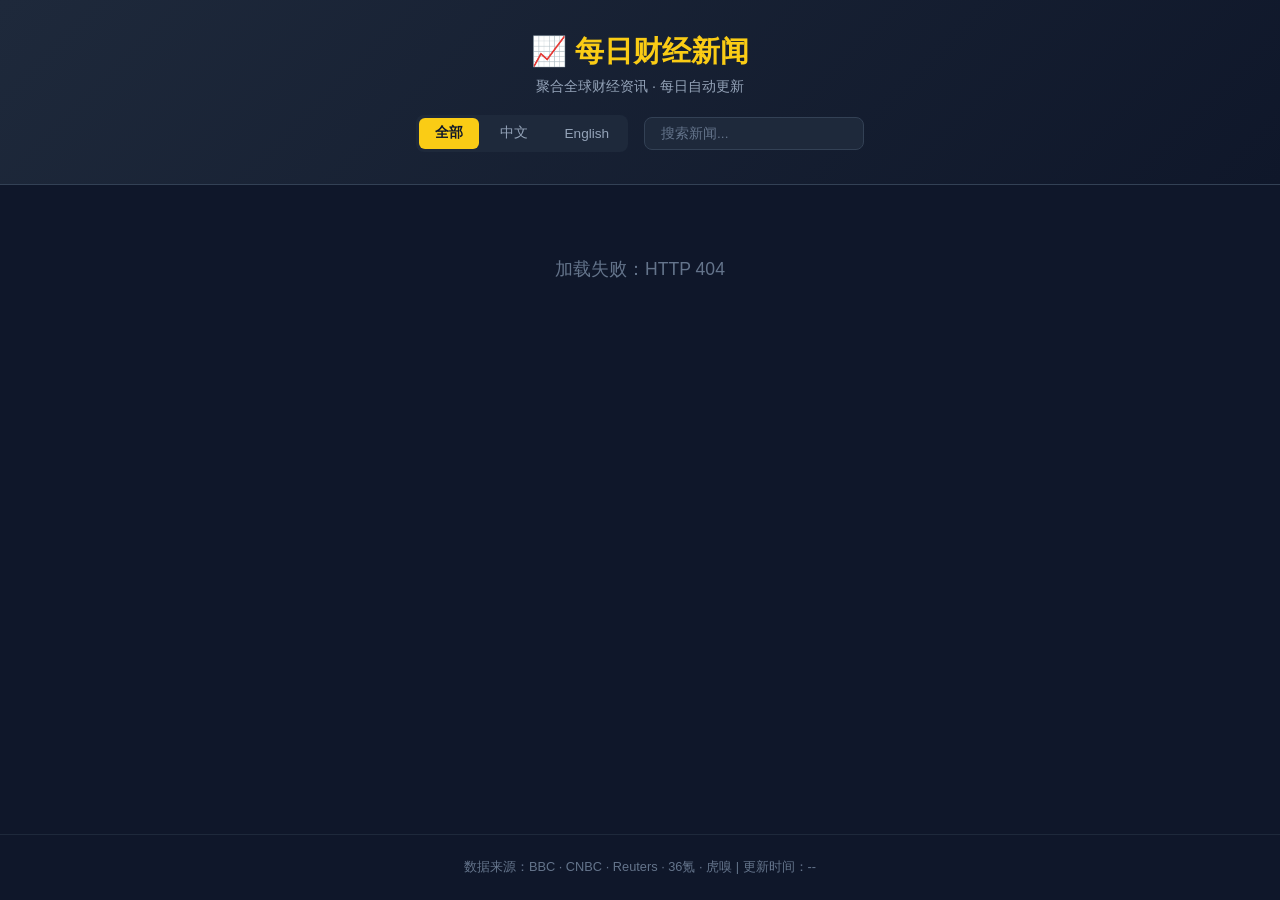
==== index.html @ 3c445ed8 "move site to root" ====
<!DOCTYPE html>
<html lang="zh-CN">
<head>
  <meta charset="UTF-8" />
  <meta name="viewport" content="width=device-width, initial-scale=1.0" />
  <title>每日财经新闻</title>
  <link rel="stylesheet" href="style.css" />
</head>
<body>
  <header>
    <h1>📈 每日财经新闻</h1>
    <p class="subtitle">聚合全球财经资讯 · 每日自动更新</p>
    <div class="controls">
      <div class="tabs" id="langTabs">
        <button class="tab active" data-lang="all">全部</button>
        <button class="tab" data-lang="zh">中文</button>
        <button class="tab" data-lang="en">English</button>
      </div>
      <input type="text" id="searchBox" placeholder="搜索新闻..." />
    </div>
  </header>
  <main id="newsContainer">
    <div class="loading">加载中...</div>
  </main>
  <footer>
    <p>数据来源：BBC · CNBC · Reuters · 36氪 · 虎嗅 | 更新时间：<span id="updateTime">--</span></p>
  </footer>
  <script src="app.js"></script>
</body>
</html>
---- style.css ----
* {
  margin: 0;
  padding: 0;
  box-sizing: border-box;
}

body {
  font-family: -apple-system, BlinkMacSystemFont, "Segoe UI", Roboto, "Helvetica Neue", Arial, sans-serif;
  background: #0f172a;
  color: #e2e8f0;
  min-height: 100vh;
  display: flex;
  flex-direction: column;
}

header {
  background: linear-gradient(135deg, #1e293b, #0f172a);
  padding: 2rem 1rem;
  text-align: center;
  border-bottom: 1px solid #334155;
}

header h1 {
  font-size: 1.8rem;
  font-weight: 700;
  color: #facc15;
}

.subtitle {
  color: #94a3b8;
  margin-top: 0.3rem;
  font-size: 0.9rem;
}

.controls {
  display: flex;
  justify-content: center;
  align-items: center;
  gap: 1rem;
  margin-top: 1.2rem;
  flex-wrap: wrap;
}

.tabs {
  display: flex;
  gap: 0.3rem;
  background: #1e293b;
  border-radius: 8px;
  padding: 3px;
}

.tab {
  padding: 0.4rem 1rem;
  border: none;
  border-radius: 6px;
  background: transparent;
  color: #94a3b8;
  cursor: pointer;
  font-size: 0.85rem;
  transition: all 0.2s;
}

.tab:hover {
  color: #e2e8f0;
}

.tab.active {
  background: #facc15;
  color: #0f172a;
  font-weight: 600;
}

#searchBox {
  padding: 0.5rem 1rem;
  border: 1px solid #334155;
  border-radius: 8px;
  background: #1e293b;
  color: #e2e8f0;
  font-size: 0.85rem;
  width: 220px;
  outline: none;
  transition: border-color 0.2s;
}

#searchBox:focus {
  border-color: #facc15;
}

#searchBox::placeholder {
  color: #64748b;
}

main {
  flex: 1;
  max-width: 900px;
  margin: 0 auto;
  padding: 1.5rem 1rem;
  width: 100%;
}

.loading {
  text-align: center;
  color: #64748b;
  padding: 3rem 0;
  font-size: 1.1rem;
}

.news-card {
  background: #1e293b;
  border: 1px solid #334155;
  border-radius: 10px;
  padding: 1.2rem 1.3rem;
  margin-bottom: 0.8rem;
  transition: border-color 0.2s, transform 0.15s;
}

.news-card:hover {
  border-color: #facc15;
  transform: translateY(-1px);
}

.news-card .meta {
  display: flex;
  align-items: center;
  gap: 0.6rem;
  font-size: 0.75rem;
  color: #64748b;
  margin-bottom: 0.4rem;
}

.news-card .source-badge {
  display: inline-block;
  padding: 0.15rem 0.5rem;
  border-radius: 4px;
  font-size: 0.7rem;
  font-weight: 600;
  background: #334155;
  color: #94a3b8;
}

.news-card .source-badge.lang-zh {
  background: #1e3a5f;
  color: #93c5fd;
}

.news-card .source-badge.lang-en {
  background: #3b2f1e;
  color: #fde68a;
}

.news-card .time {
  color: #64748b;
}

.news-card h2 {
  font-size: 1rem;
  font-weight: 600;
  line-height: 1.5;
  margin-bottom: 0.4rem;
}

.news-card h2 a {
  color: #e2e8f0;
  text-decoration: none;
  transition: color 0.2s;
}

.news-card h2 a:hover {
  color: #facc15;
}

.news-card .summary {
  font-size: 0.85rem;
  color: #94a3b8;
  line-height: 1.6;
  display: -webkit-box;
  -webkit-line-clamp: 3;
  -webkit-box-orient: vertical;
  overflow: hidden;
}

footer {
  text-align: center;
  padding: 1.5rem 1rem;
  font-size: 0.8rem;
  color: #64748b;
  border-top: 1px solid #1e293b;
}

@media (max-width: 600px) {
  header h1 { font-size: 1.4rem; }
  .controls { flex-direction: column; }
  #searchBox { width: 100%; }
  .news-card { padding: 1rem; }
}
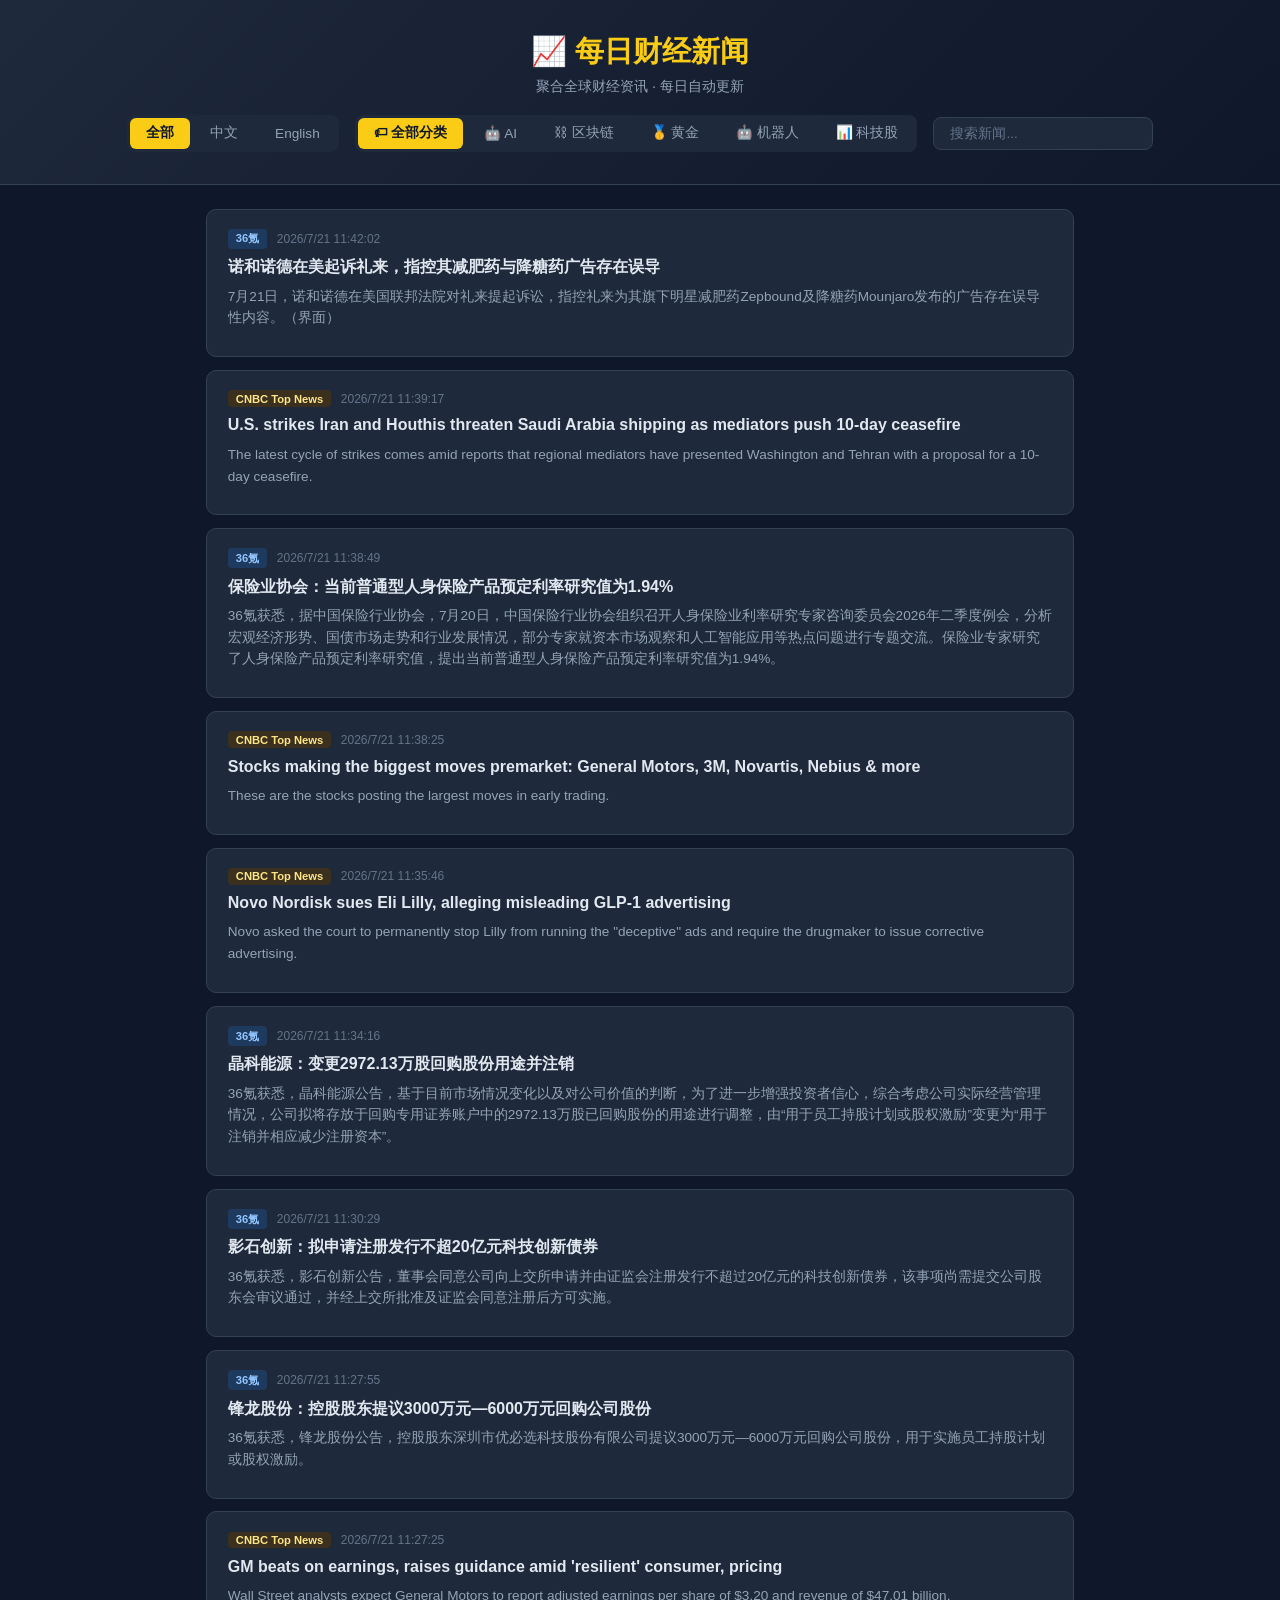
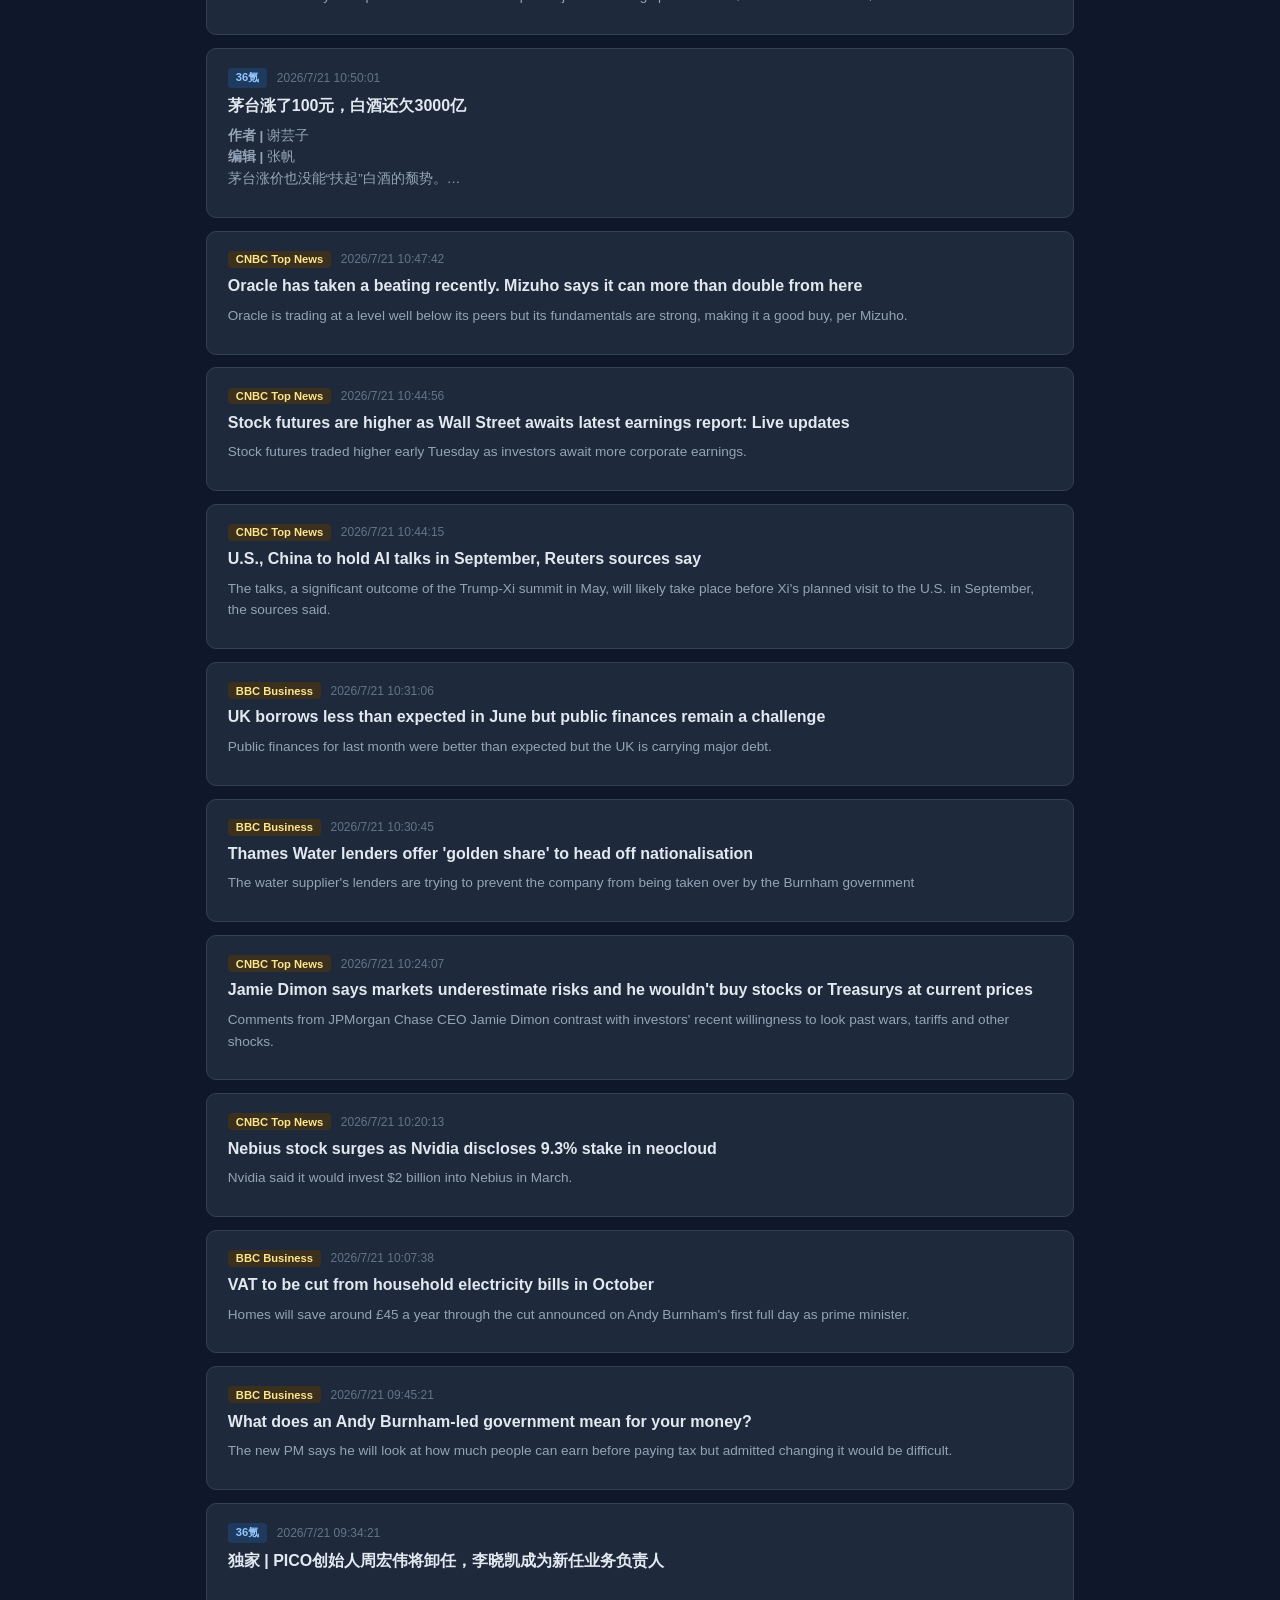
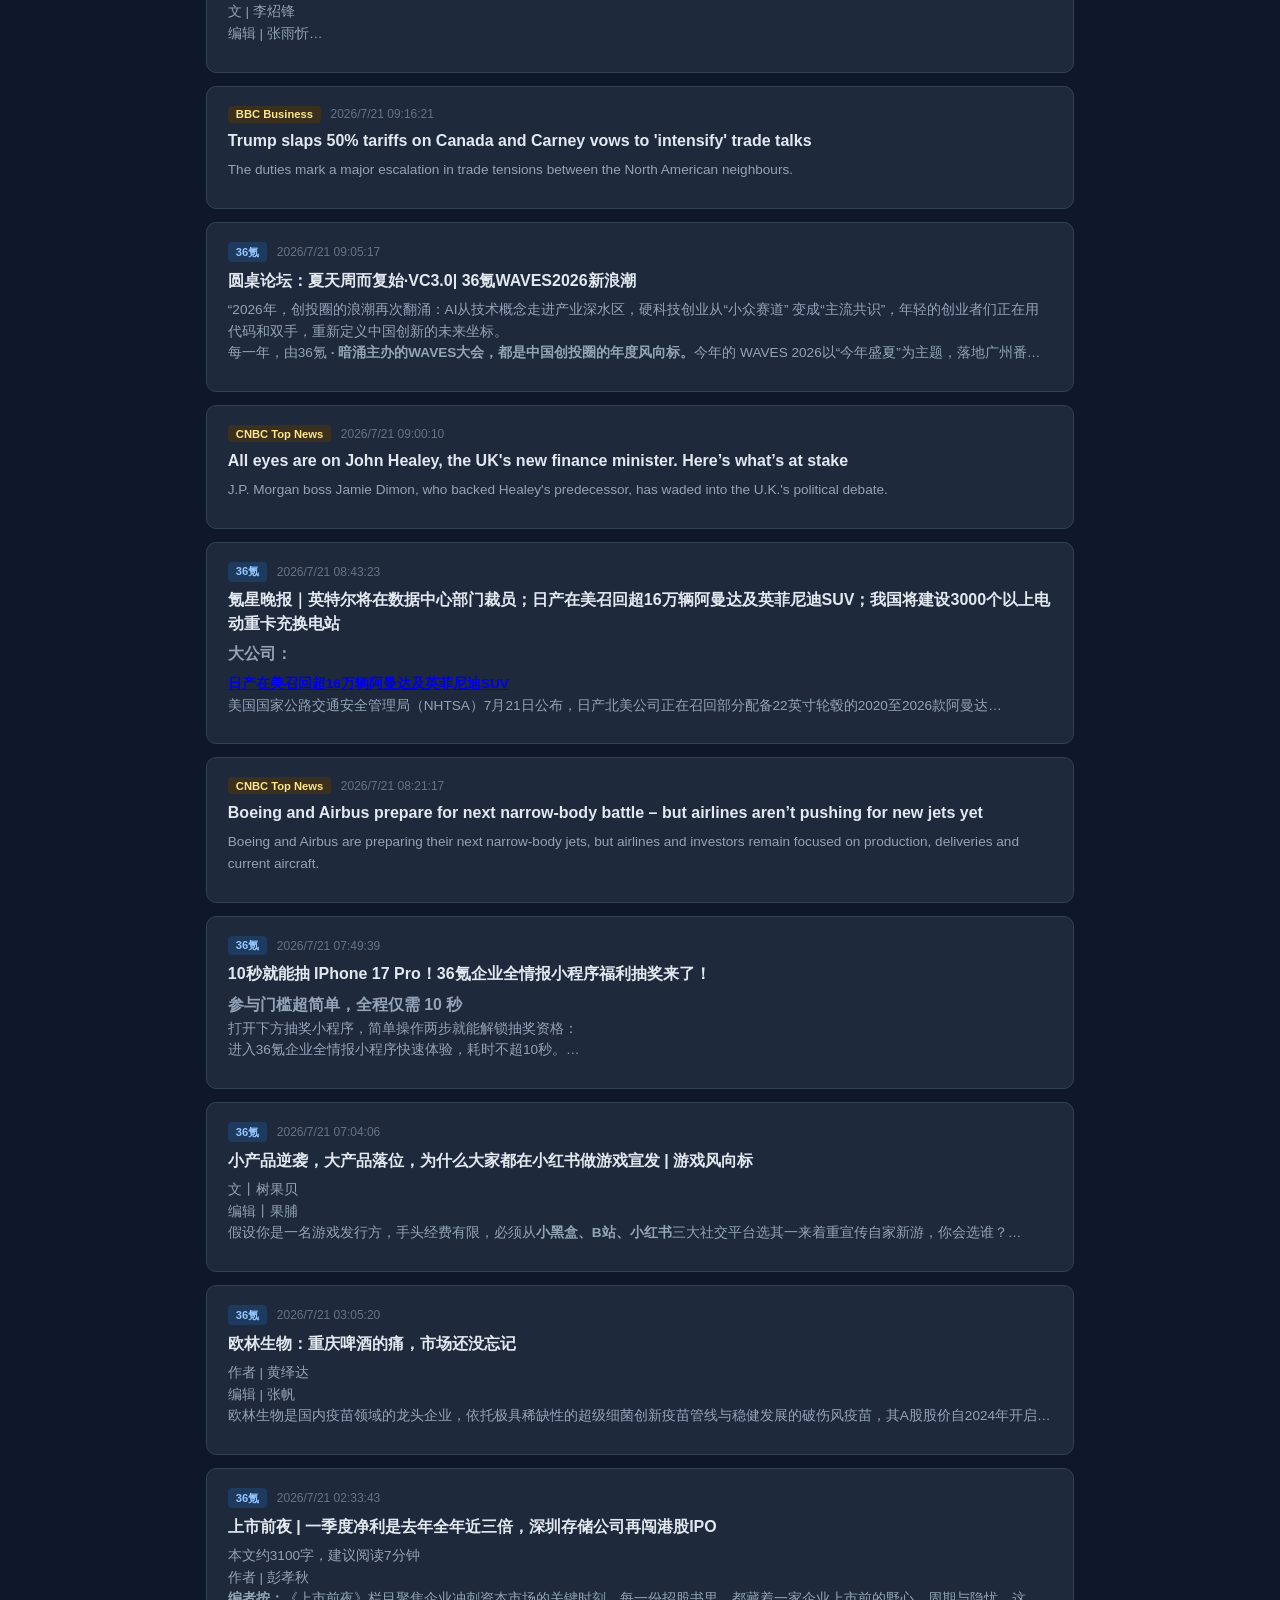
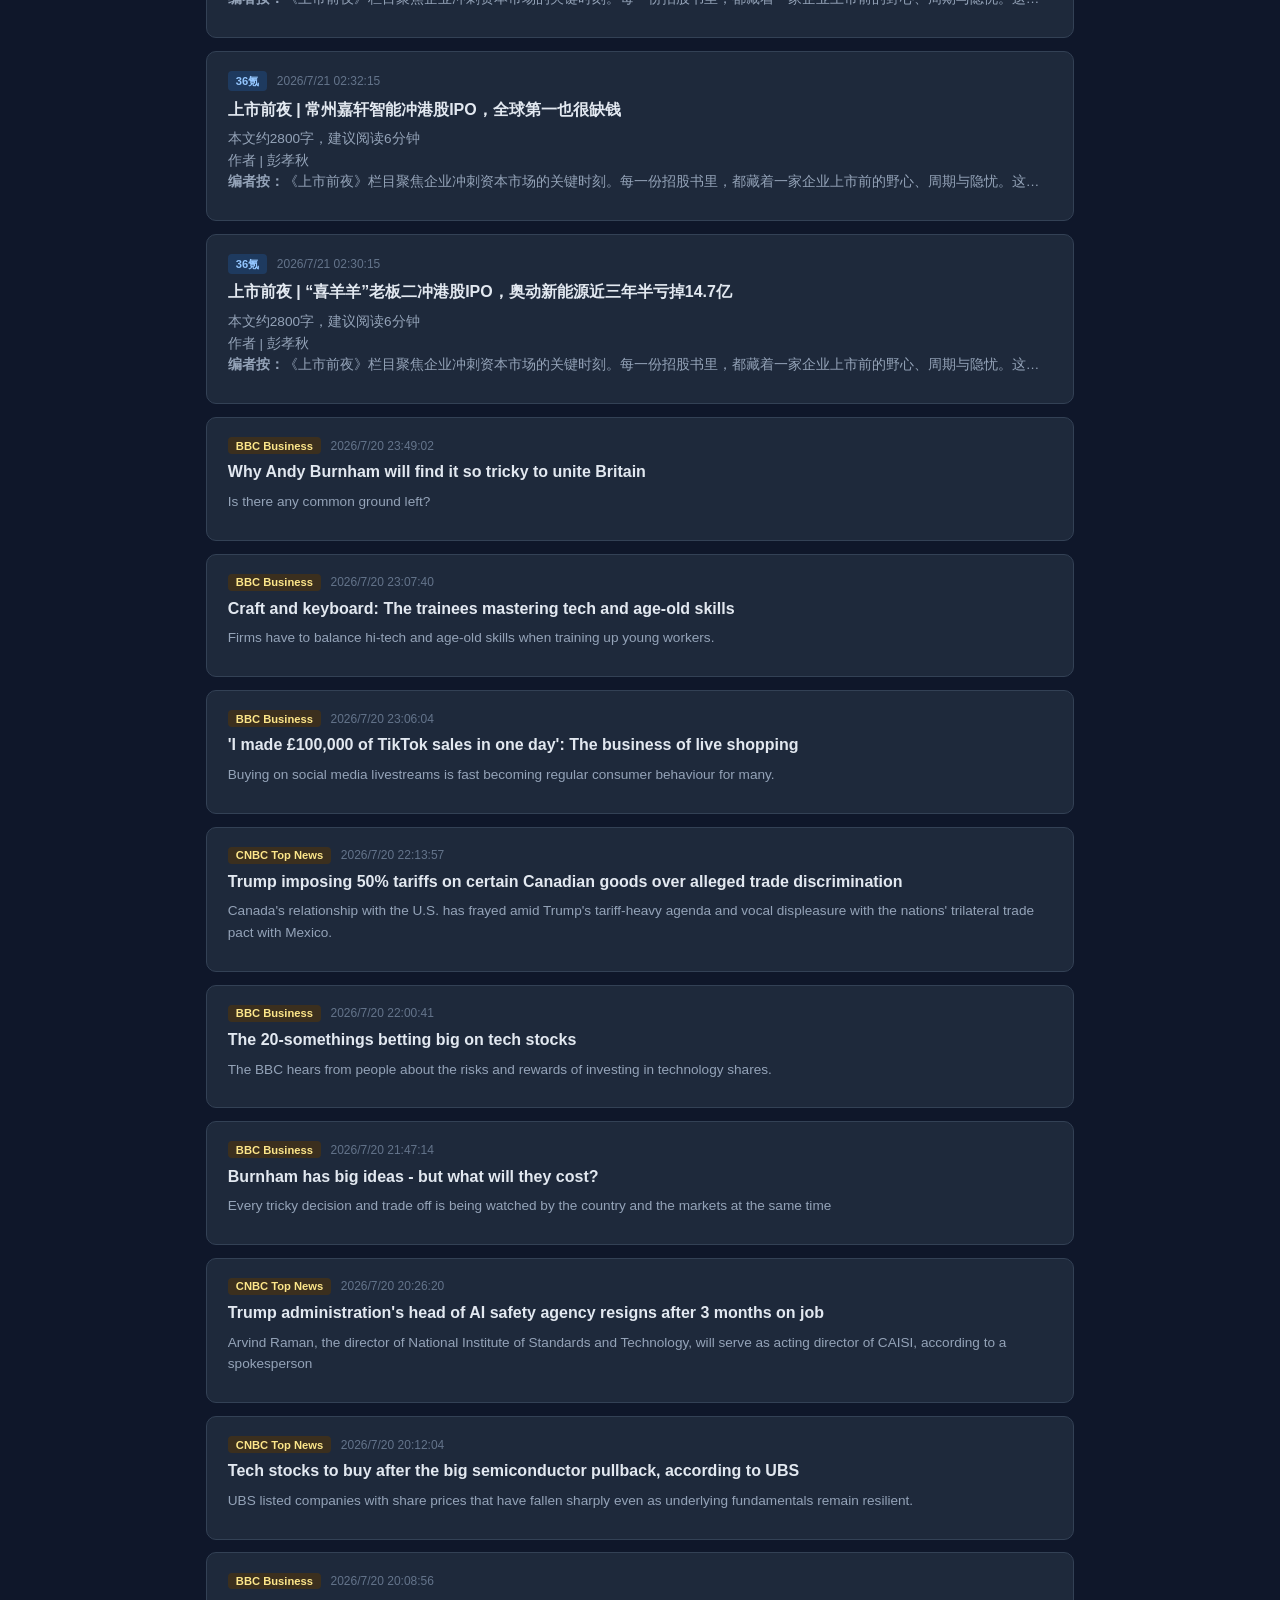
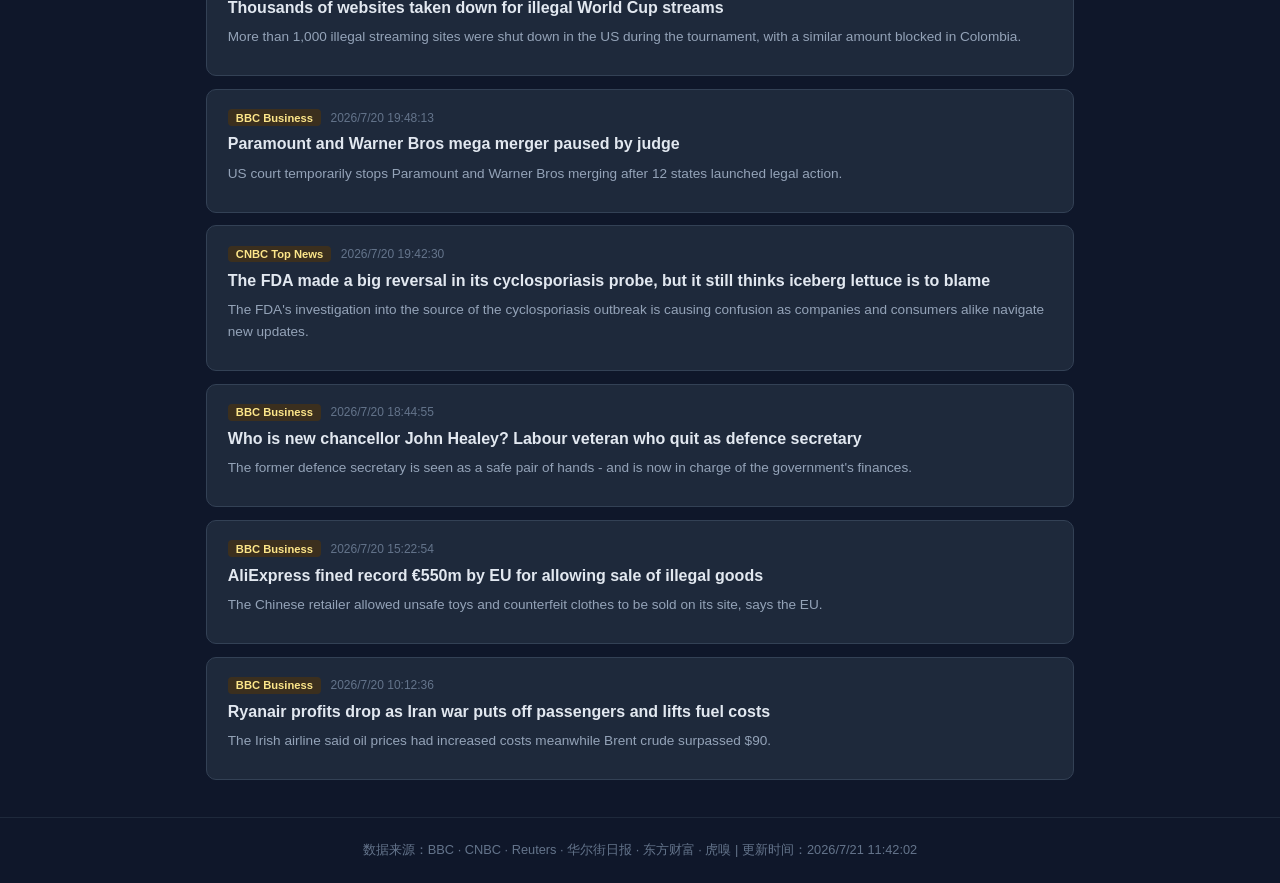
==== commit 560e65f9: "auto translate English news to Chinese" ====
--- a/index.html
+++ b/index.html
@@ -16,6 +16,14 @@
         <button class="tab" data-lang="zh">中文</button>
         <button class="tab" data-lang="en">English</button>
       </div>
+      <div class="tabs" id="catTabs">
+        <button class="tab cat-tab active" data-cat="all">🏷 全部分类</button>
+        <button class="tab cat-tab" data-cat="AI">🤖 AI</button>
+        <button class="tab cat-tab" data-cat="区块链">⛓ 区块链</button>
+        <button class="tab cat-tab" data-cat="黄金">🥇 黄金</button>
+        <button class="tab cat-tab" data-cat="机器人">🤖 机器人</button>
+        <button class="tab cat-tab" data-cat="科技股">📊 科技股</button>
+      </div>
       <input type="text" id="searchBox" placeholder="搜索新闻..." />
     </div>
   </header>
@@ -23,7 +31,7 @@
     <div class="loading">加载中...</div>
   </main>
   <footer>
-    <p>数据来源：BBC · CNBC · Reuters · 36氪 · 虎嗅 | 更新时间：<span id="updateTime">--</span></p>
+    <p>数据来源：BBC · CNBC · Reuters · 华尔街日报 · 东方财富 · 虎嗅 | 更新时间：<span id="updateTime">--</span></p>
   </footer>
   <script src="app.js"></script>
 </body>
--- a/style.css
+++ b/style.css
@@ -169,6 +169,21 @@
   color: #facc15;
 }
 
+.news-card .cat-tags {
+  margin-top: 0.5rem;
+  display: flex;
+  gap: 0.4rem;
+  flex-wrap: wrap;
+}
+
+.cat-tag {
+  font-size: 0.7rem;
+  padding: 0.15rem 0.45rem;
+  border-radius: 4px;
+  background: #1e3a5f;
+  color: #93c5fd;
+}
+
 .news-card .summary {
   font-size: 0.85rem;
   color: #94a3b8;
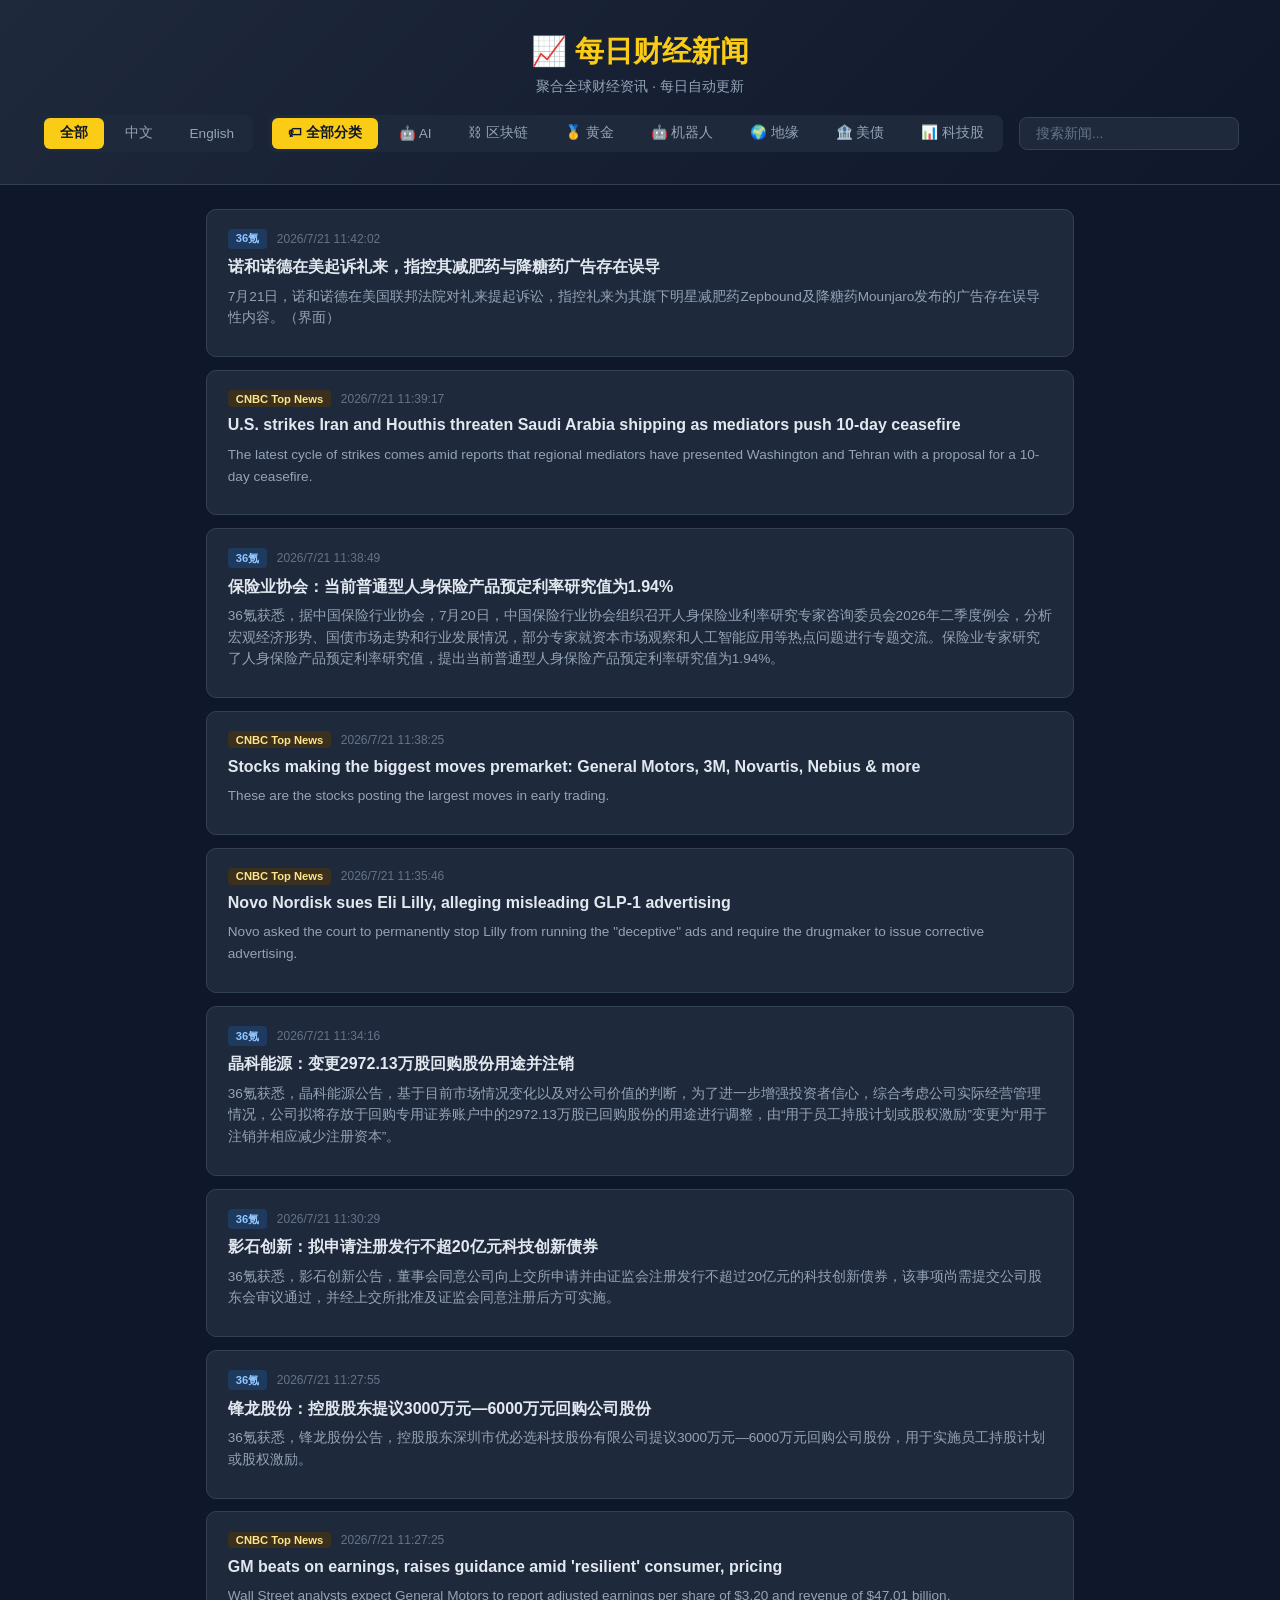
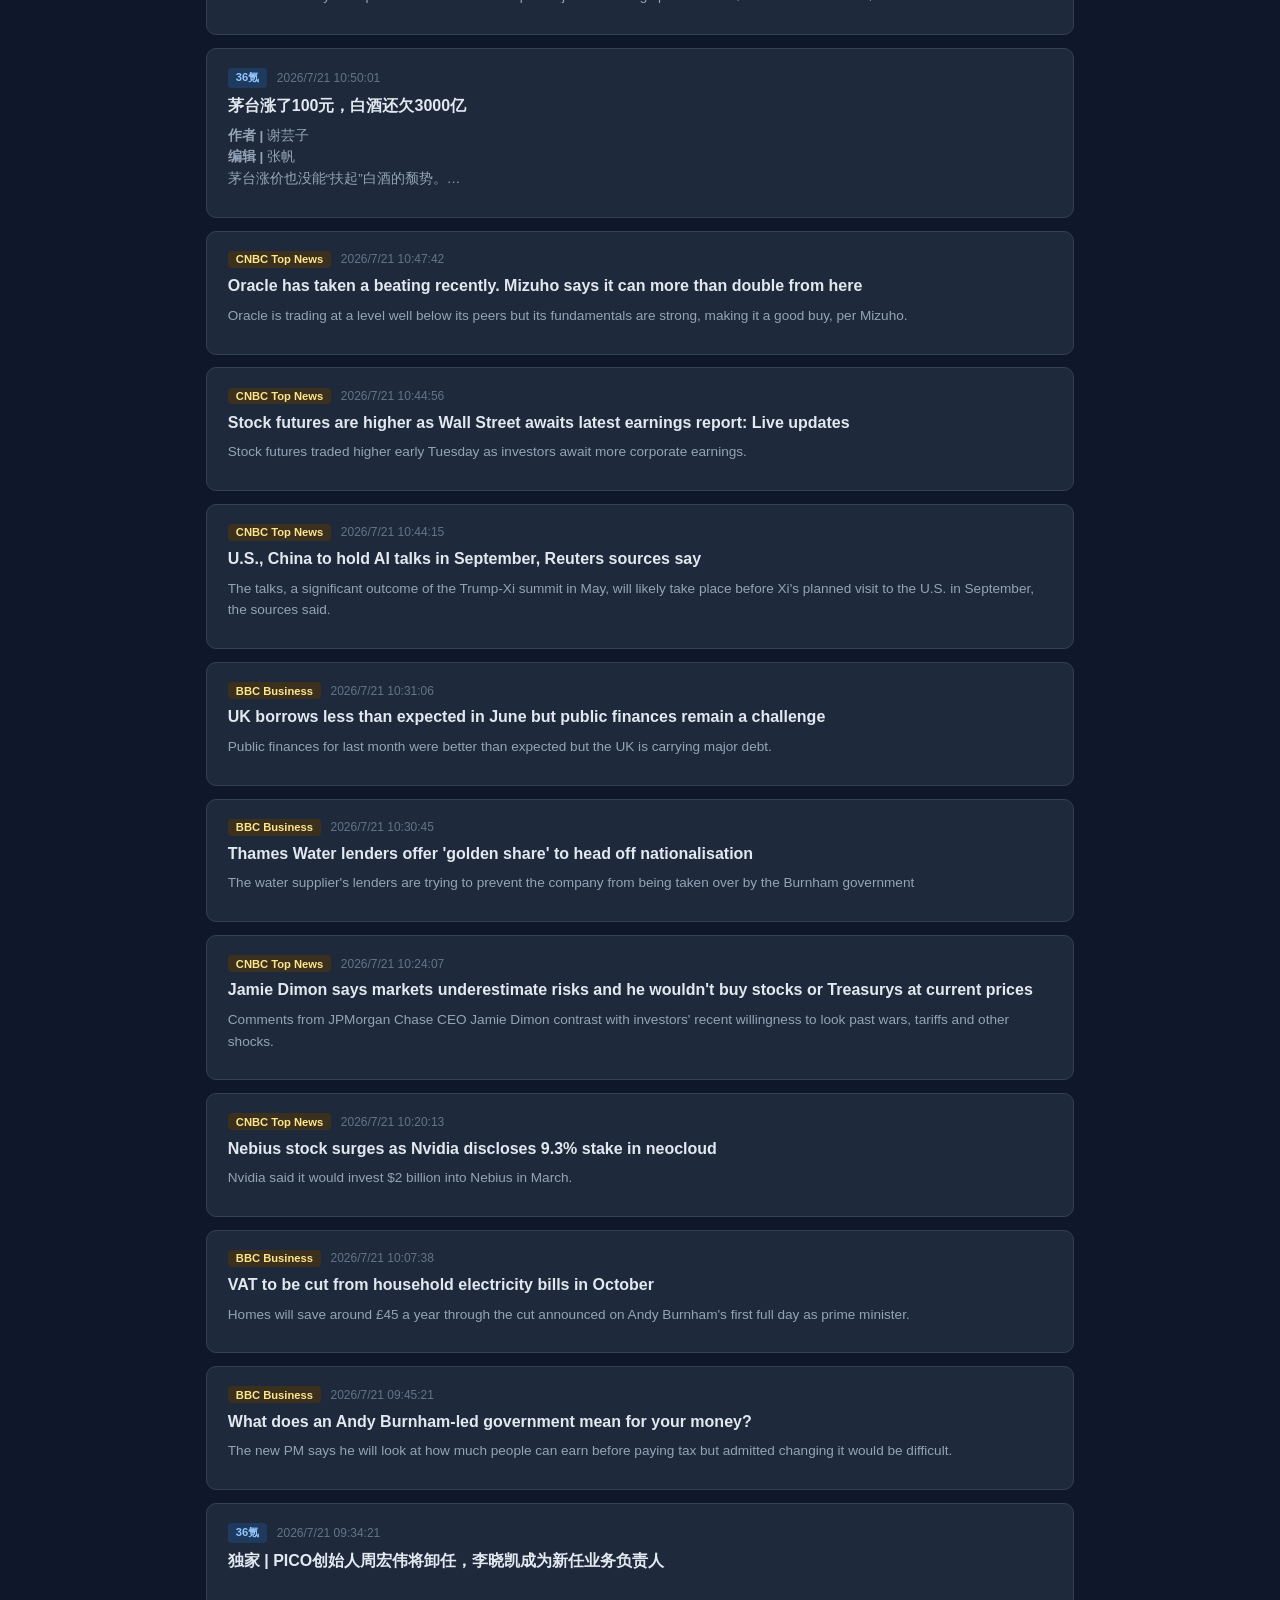
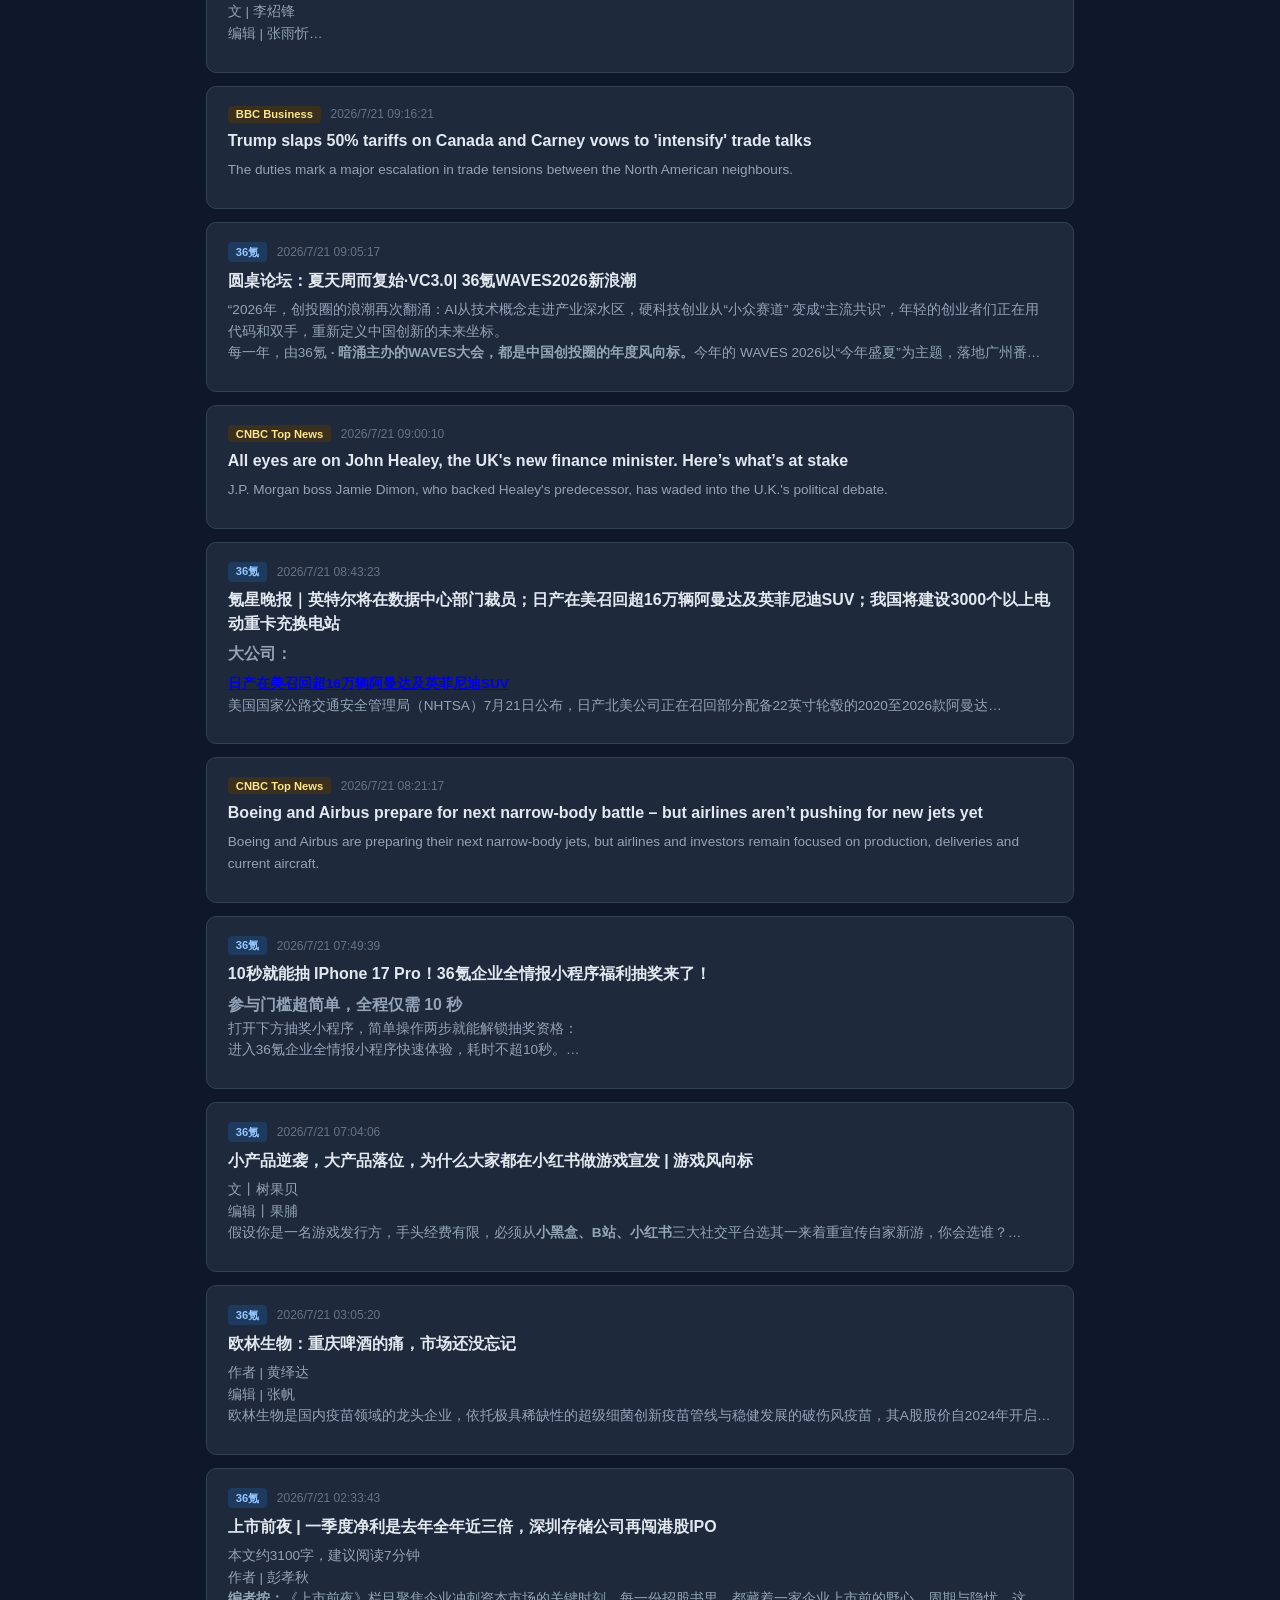
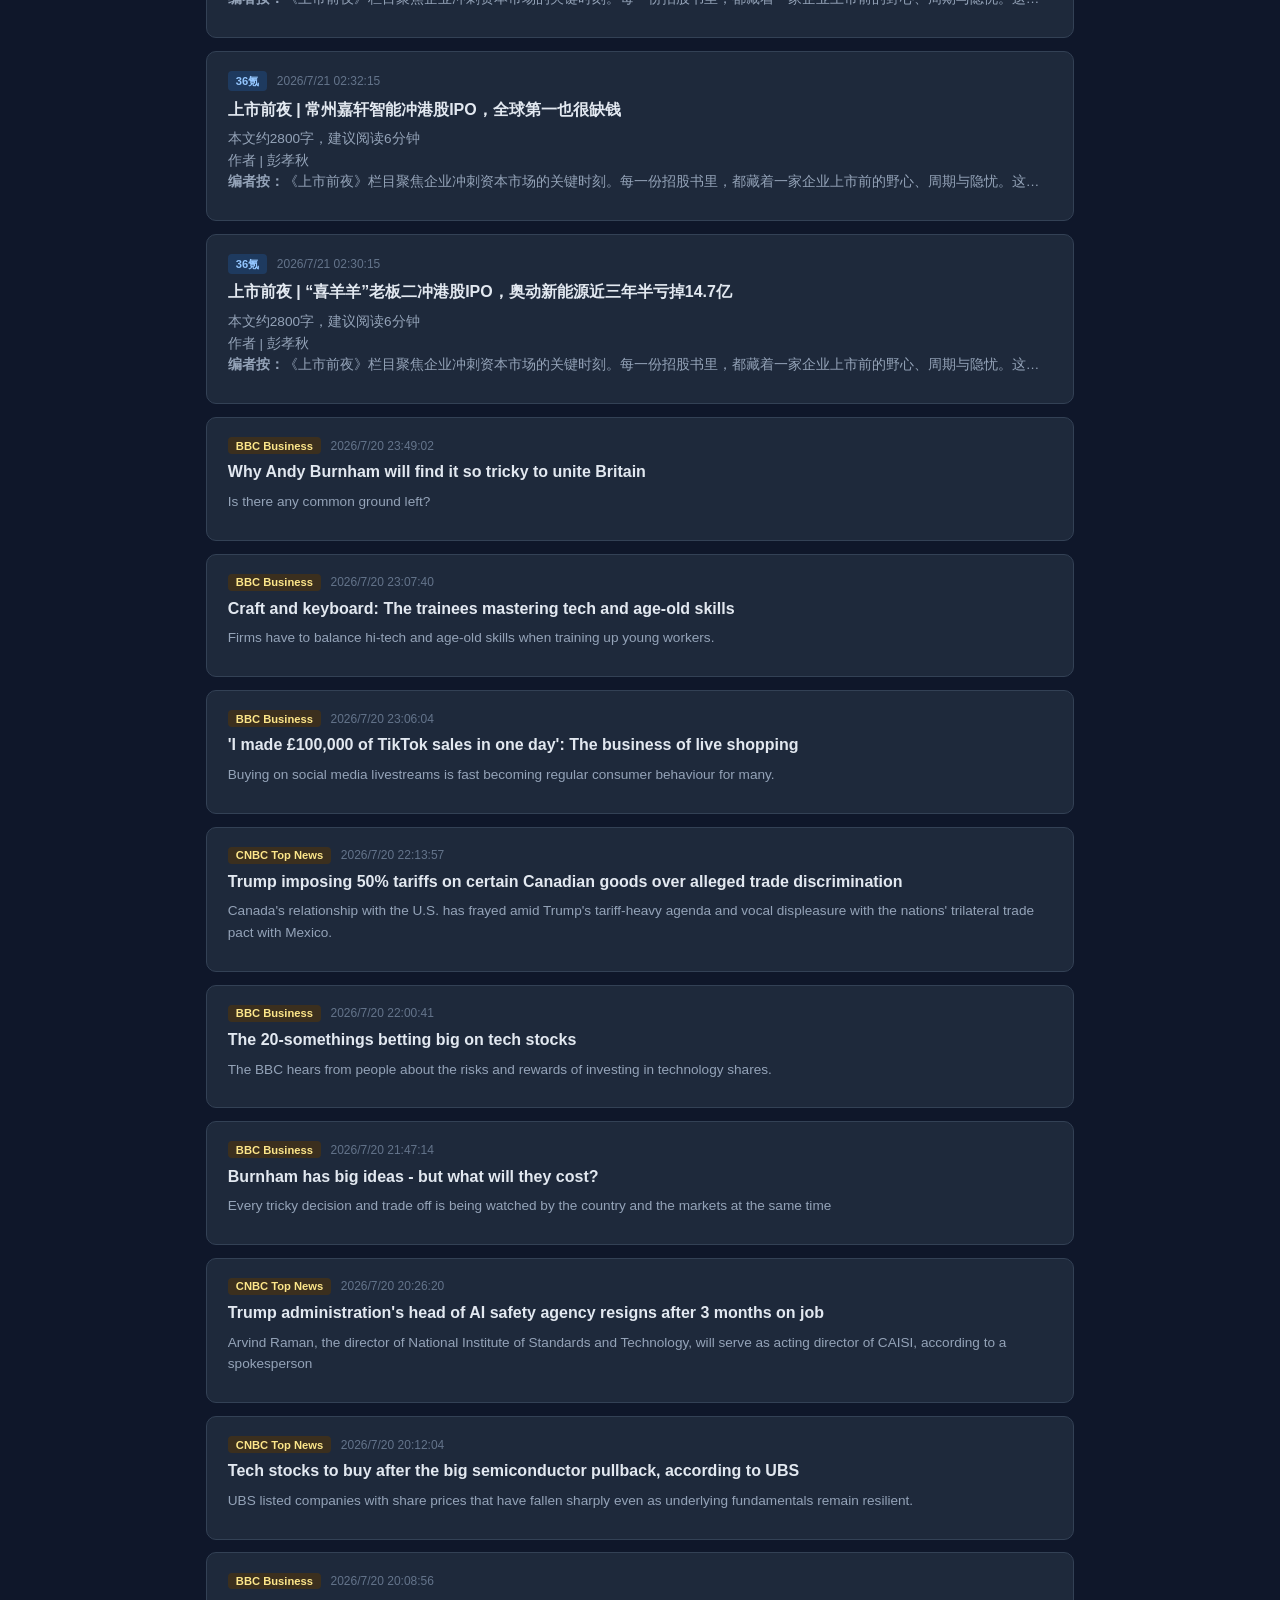
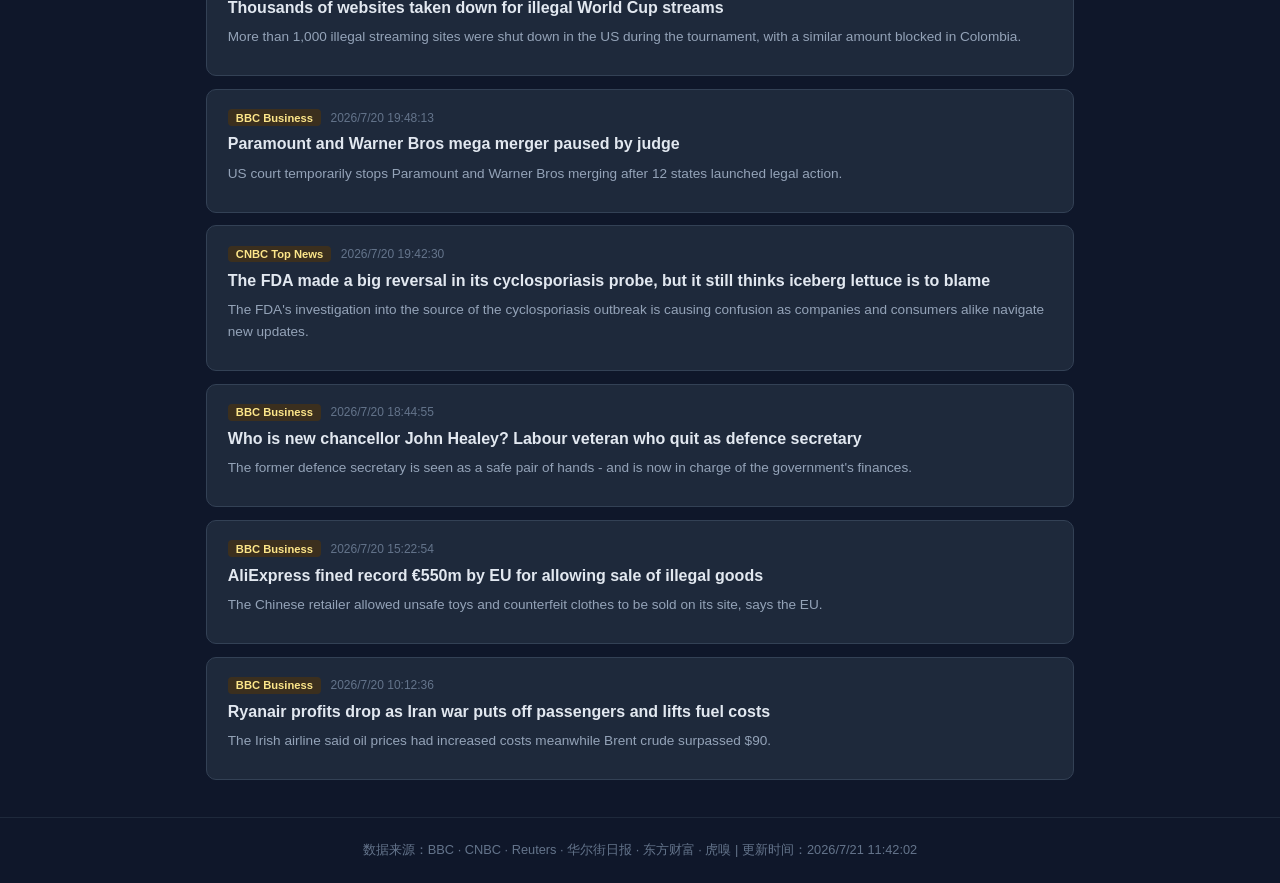
==== commit 6f6864d9: "add geopolitics and treasury yield categories" ====
--- a/index.html
+++ b/index.html
@@ -22,6 +22,8 @@
         <button class="tab cat-tab" data-cat="区块链">⛓ 区块链</button>
         <button class="tab cat-tab" data-cat="黄金">🥇 黄金</button>
         <button class="tab cat-tab" data-cat="机器人">🤖 机器人</button>
+        <button class="tab cat-tab" data-cat="地缘">🌍 地缘</button>
+        <button class="tab cat-tab" data-cat="美债">🏦 美债</button>
         <button class="tab cat-tab" data-cat="科技股">📊 科技股</button>
       </div>
       <input type="text" id="searchBox" placeholder="搜索新闻..." />
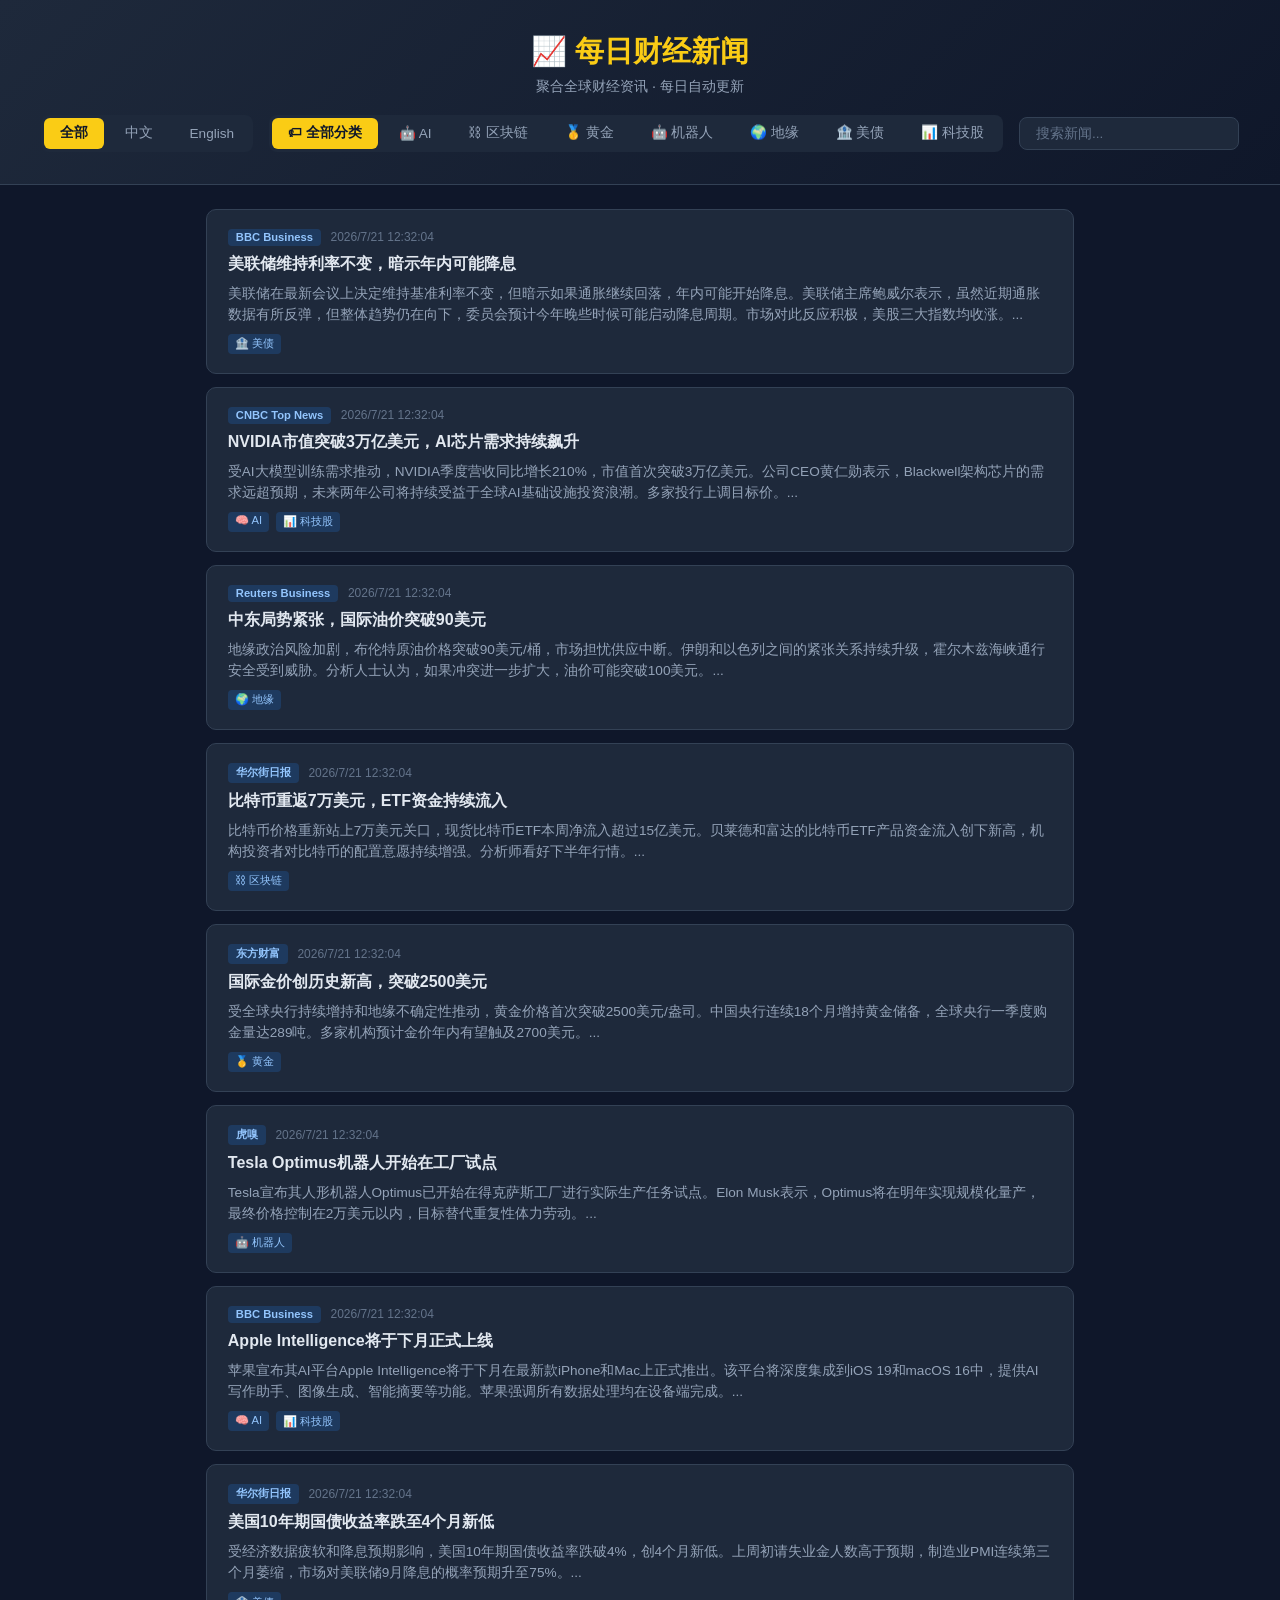
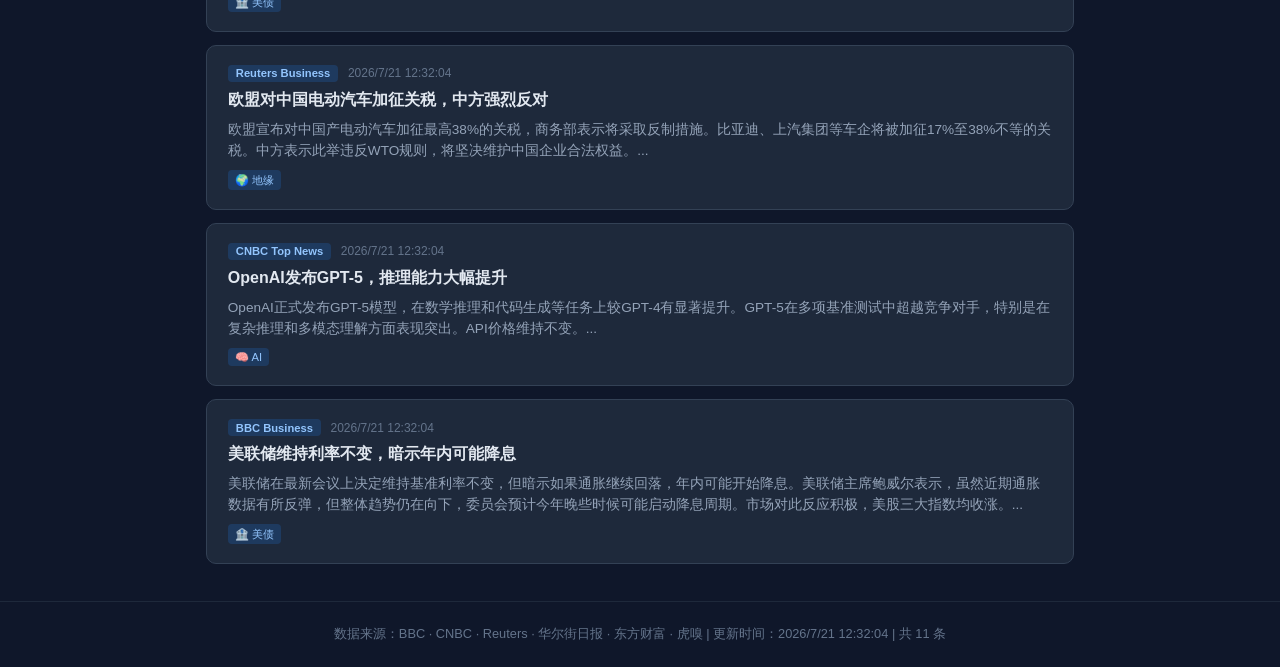
==== commit 4cb4c8df: "internal article pages, history preservation, full content" ====
--- a/index.html
+++ b/index.html
@@ -33,7 +33,7 @@
     <div class="loading">加载中...</div>
   </main>
   <footer>
-    <p>数据来源：BBC · CNBC · Reuters · 华尔街日报 · 东方财富 · 虎嗅 | 更新时间：<span id="updateTime">--</span></p>
+    <p>数据来源：BBC · CNBC · Reuters · 华尔街日报 · 东方财富 · 虎嗅 | 更新时间：<span id="updateTime">--</span> | 共 <span id="totalCount">0</span> 条</p>
   </footer>
   <script src="app.js"></script>
 </body>
--- a/style.css
+++ b/style.css
@@ -194,6 +194,47 @@
   overflow: hidden;
 }
 
+.article-full {
+  background: #1e293b;
+  border: 1px solid #334155;
+  border-radius: 10px;
+  padding: 1.5rem;
+}
+
+.article-title {
+  font-size: 1.4rem;
+  font-weight: 700;
+  margin: 1rem 0;
+  line-height: 1.5;
+  color: #f1f5f9;
+}
+
+.article-content {
+  font-size: 0.95rem;
+  line-height: 1.8;
+  color: #cbd5e1;
+}
+
+.article-content p {
+  margin-bottom: 0.8rem;
+}
+
+.article-origin {
+  margin-top: 1.5rem;
+  padding-top: 1rem;
+  border-top: 1px solid #334155;
+}
+
+.article-origin a {
+  color: #facc15;
+  text-decoration: none;
+  font-size: 0.9rem;
+}
+
+.article-origin a:hover {
+  text-decoration: underline;
+}
+
 footer {
   text-align: center;
   padding: 1.5rem 1rem;
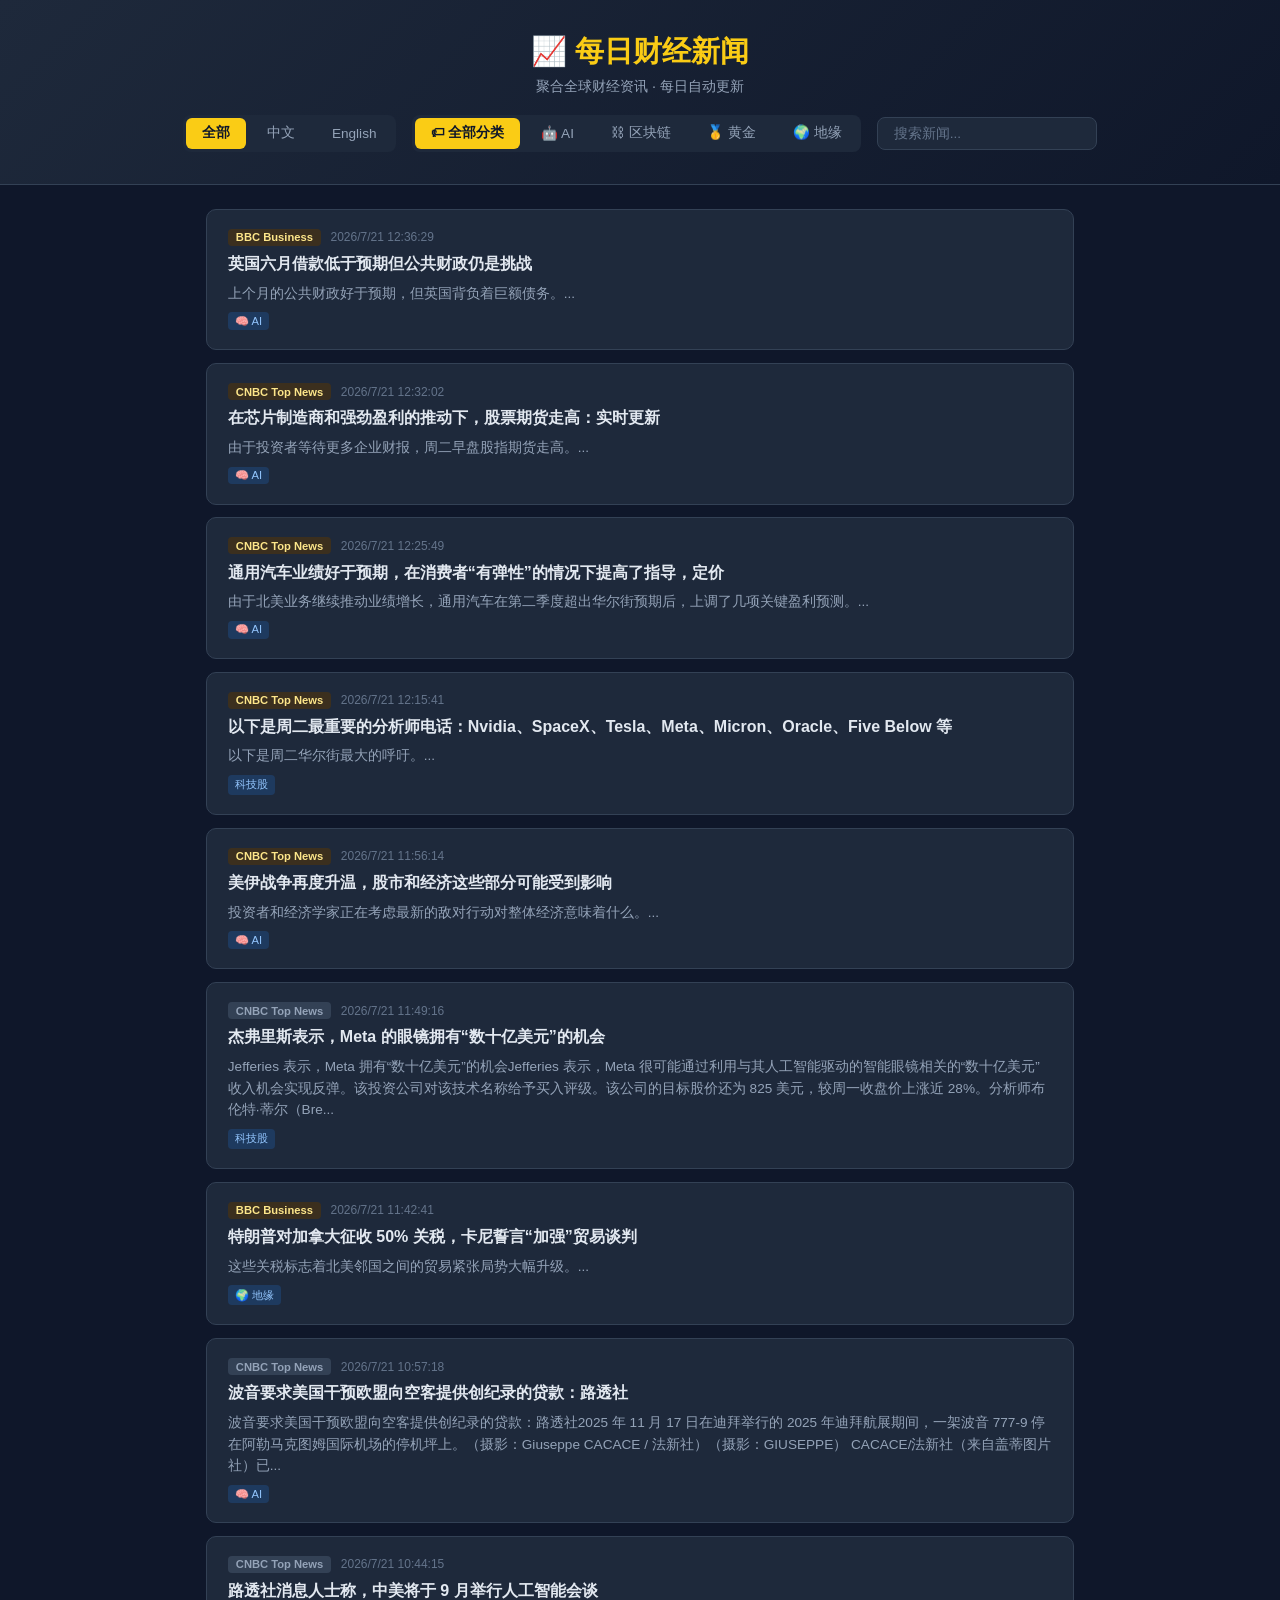
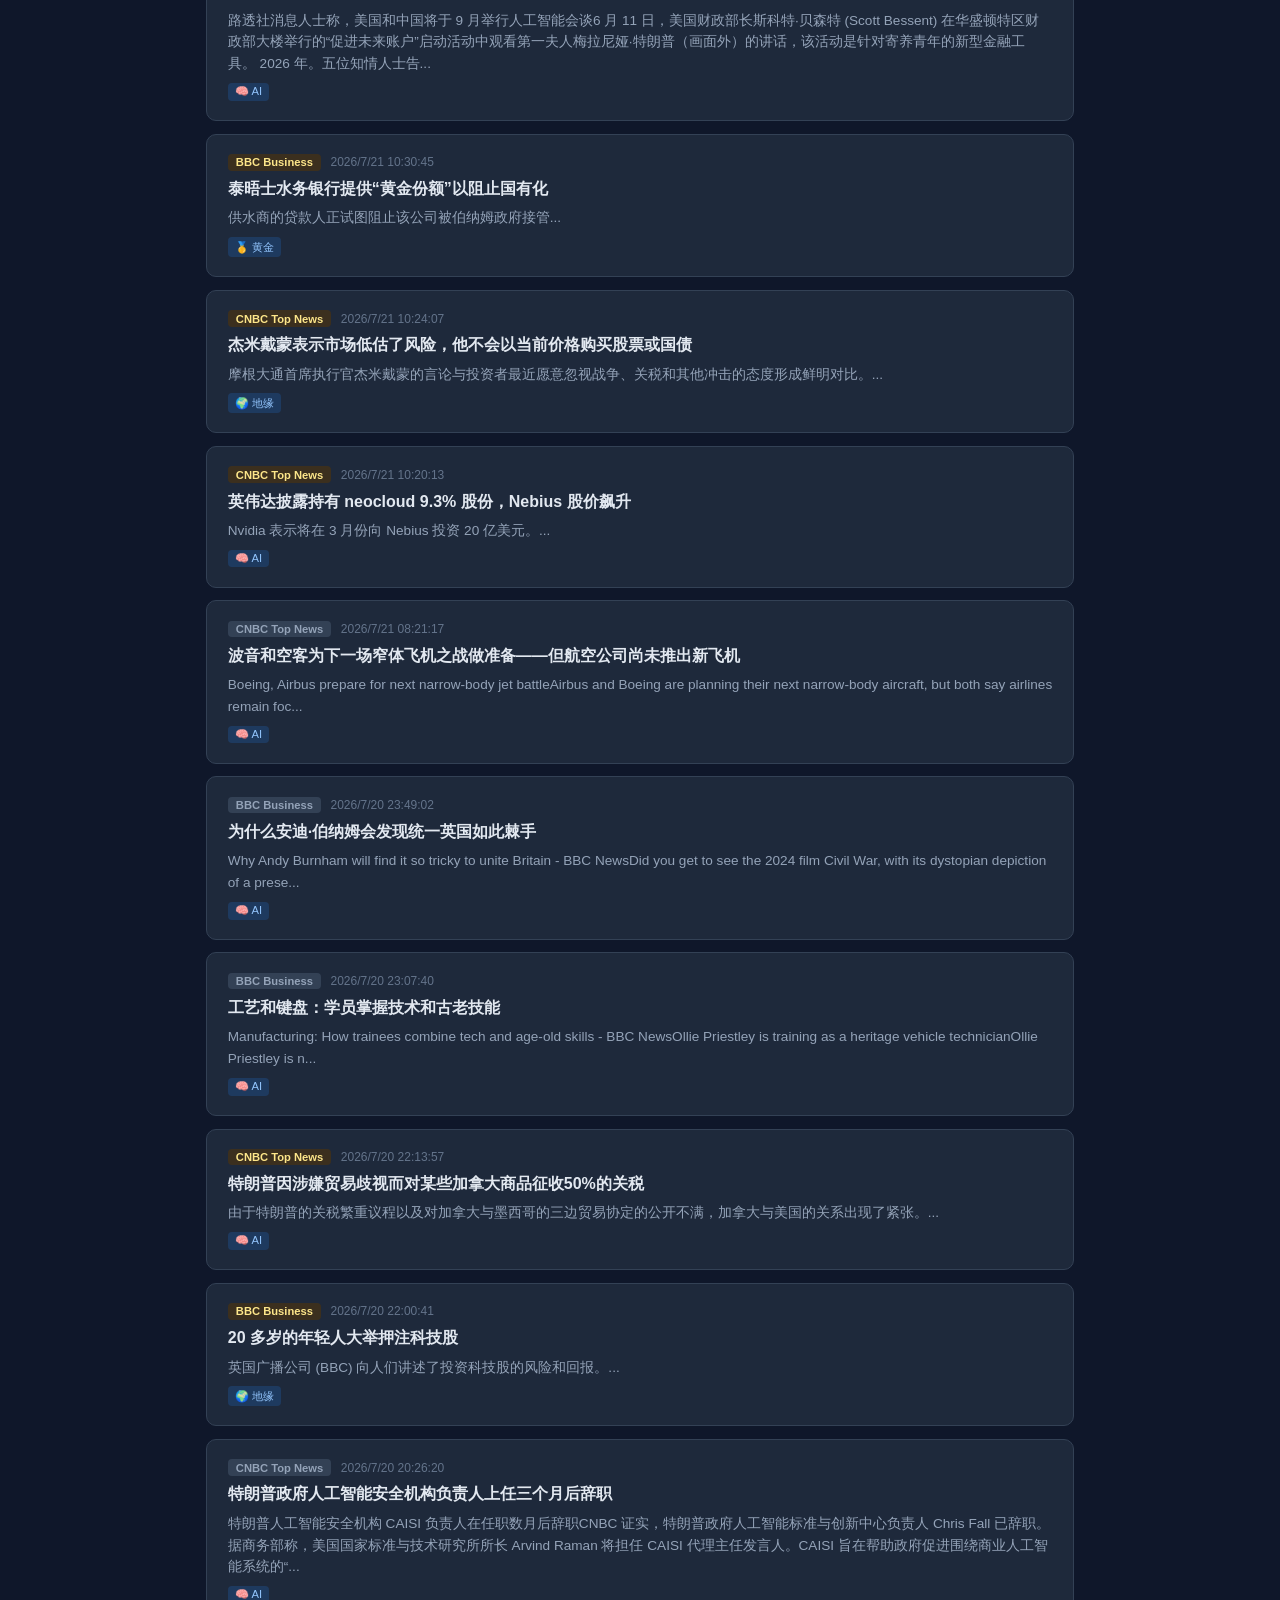
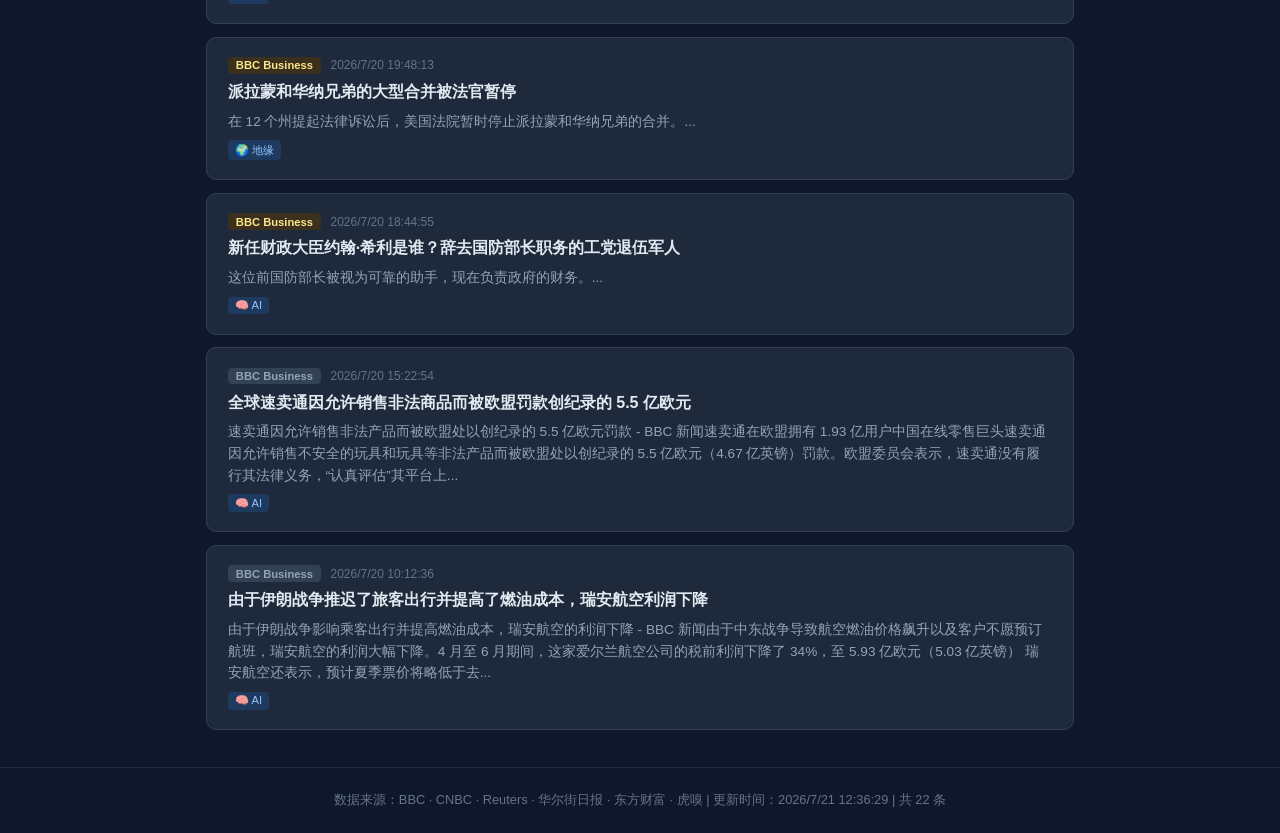
==== commit 604e39f1: "improve article extraction with proper HTML content" ====
--- a/index.html
+++ b/index.html
@@ -21,10 +21,7 @@
         <button class="tab cat-tab" data-cat="AI">🤖 AI</button>
         <button class="tab cat-tab" data-cat="区块链">⛓ 区块链</button>
         <button class="tab cat-tab" data-cat="黄金">🥇 黄金</button>
-        <button class="tab cat-tab" data-cat="机器人">🤖 机器人</button>
         <button class="tab cat-tab" data-cat="地缘">🌍 地缘</button>
-        <button class="tab cat-tab" data-cat="美债">🏦 美债</button>
-        <button class="tab cat-tab" data-cat="科技股">📊 科技股</button>
       </div>
       <input type="text" id="searchBox" placeholder="搜索新闻..." />
     </div>
